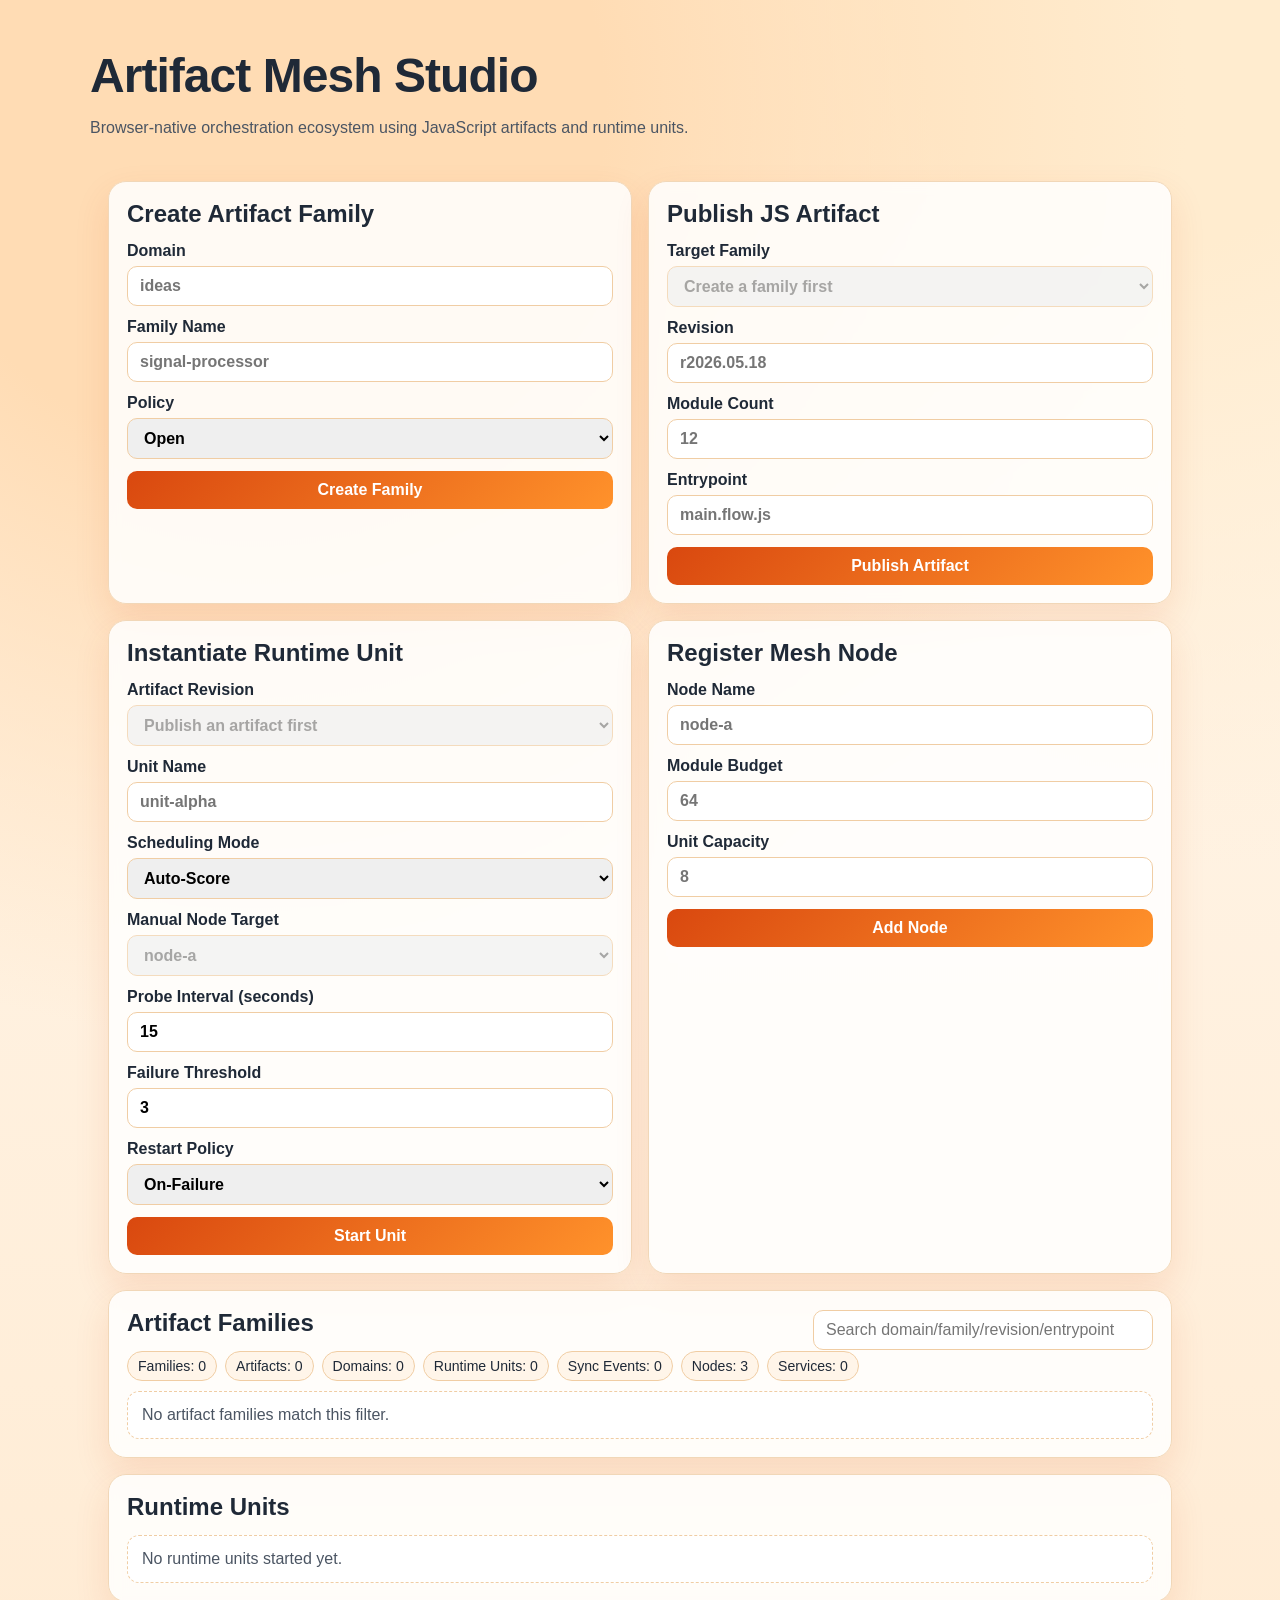
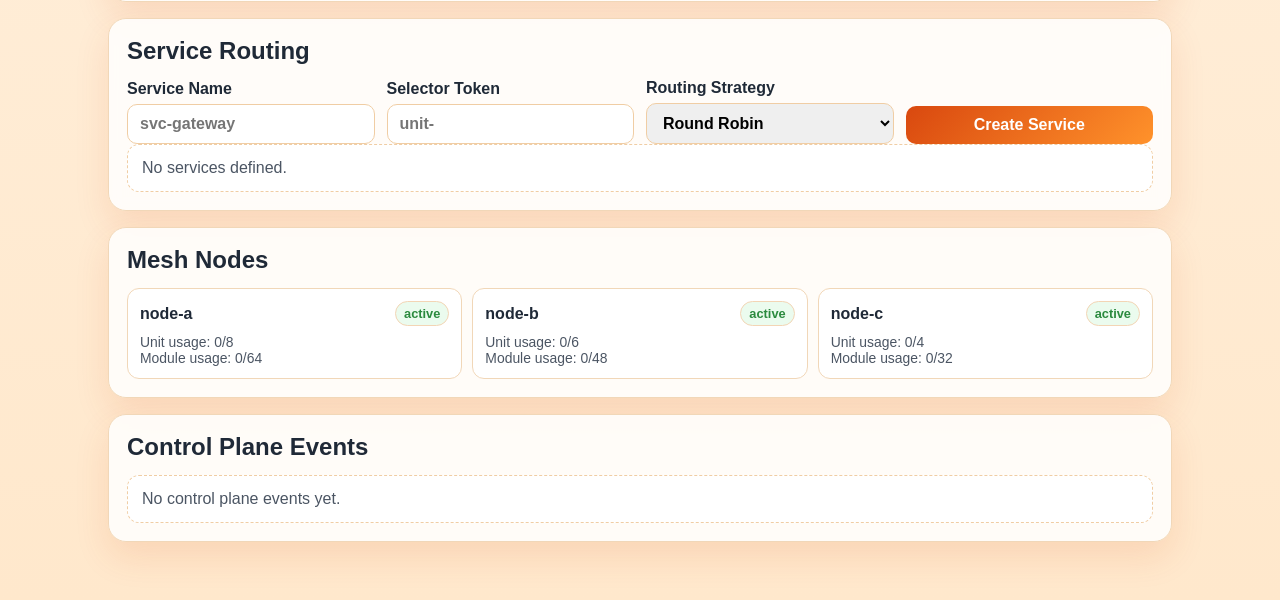
==== specs/004-browser-k8s/app/index.html @ e346b238 "feat: initial implementation of browser-native orchestration ecosystem - Added index.html for the ma" ====
<!DOCTYPE html>
<html lang="en">
<head>
    <meta charset="UTF-8">
    <meta name="viewport" content="width=device-width, initial-scale=1.0">
    <title>Artifact Mesh Studio</title>
    <link rel="stylesheet" href="styles.css">
</head>
<body>
    <header class="hero">
        <div class="hero-inner">
            <h1>Artifact Mesh Studio</h1>
            <p>Browser-native orchestration ecosystem using JavaScript artifacts and runtime units.</p>
        </div>
    </header>

    <main class="layout" id="app-root">
        <section class="panel">
            <h2>Create Artifact Family</h2>
            <form id="family-form" class="stack">
                <label>
                    Domain
                    <input type="text" name="domain" placeholder="ideas" required>
                </label>
                <label>
                    Family Name
                    <input type="text" name="family" placeholder="signal-processor" required>
                </label>
                <label>
                    Policy
                    <select name="policy">
                        <option value="open">Open</option>
                        <option value="restricted">Restricted</option>
                    </select>
                </label>
                <button type="submit">Create Family</button>
            </form>
        </section>

        <section class="panel">
            <h2>Publish JS Artifact</h2>
            <form id="artifact-form" class="stack">
                <label>
                    Target Family
                    <select name="familyTarget" id="family-target" required></select>
                </label>
                <label>
                    Revision
                    <input type="text" name="revision" placeholder="r2026.05.18" required>
                </label>
                <label>
                    Module Count
                    <input type="number" name="moduleCount" placeholder="12" min="1" required>
                </label>
                <label>
                    Entrypoint
                    <input type="text" name="entrypoint" placeholder="main.flow.js" required>
                </label>
                <button type="submit">Publish Artifact</button>
            </form>
        </section>

        <section class="panel">
            <h2>Instantiate Runtime Unit</h2>
            <form id="runtime-form" class="stack">
                <label>
                    Artifact Revision
                    <select name="artifactRef" id="artifact-ref" required></select>
                </label>
                <label>
                    Unit Name
                    <input type="text" name="unitName" placeholder="unit-alpha" required>
                </label>
                <label>
                    Scheduling Mode
                    <select name="scheduleMode" id="schedule-mode">
                        <option value="auto">Auto-Score</option>
                        <option value="manual">Manual Node</option>
                    </select>
                </label>
                <label>
                    Manual Node Target
                    <select name="runtimeNode" id="runtime-node"></select>
                </label>
                <label>
                    Probe Interval (seconds)
                    <input type="number" name="probeInterval" placeholder="15" min="1" value="15" required>
                </label>
                <label>
                    Failure Threshold
                    <input type="number" name="failureThreshold" placeholder="3" min="1" value="3" required>
                </label>
                <label>
                    Restart Policy
                    <select name="restartPolicy">
                        <option value="on-failure">On-Failure</option>
                        <option value="never">Never</option>
                    </select>
                </label>
                <button type="submit">Start Unit</button>
            </form>
        </section>

        <section class="panel">
            <h2>Register Mesh Node</h2>
            <form id="node-form" class="stack">
                <label>
                    Node Name
                    <input type="text" name="nodeName" placeholder="node-a" required>
                </label>
                <label>
                    Module Budget
                    <input type="number" name="moduleBudget" placeholder="64" min="1" required>
                </label>
                <label>
                    Unit Capacity
                    <input type="number" name="unitCapacity" placeholder="8" min="1" required>
                </label>
                <button type="submit">Add Node</button>
            </form>
        </section>

        <section class="panel panel-wide">
            <div class="toolbar">
                <h2>Artifact Families</h2>
                <input type="search" id="search-input" placeholder="Search domain/family/revision/entrypoint">
            </div>
            <div id="mesh-summary" class="summary"></div>
            <div id="mesh-list" class="registry-list"></div>
        </section>

        <section class="panel panel-wide">
            <div class="toolbar">
                <h2>Runtime Units</h2>
            </div>
            <div id="runtime-list" class="registry-list"></div>
        </section>

        <section class="panel panel-wide">
            <div class="toolbar">
                <h2>Service Routing</h2>
            </div>
            <form id="service-form" class="stack service-grid">
                <label>
                    Service Name
                    <input type="text" name="serviceName" placeholder="svc-gateway" required>
                </label>
                <label>
                    Selector Token
                    <input type="text" name="selector" placeholder="unit-" required>
                </label>
                <label>
                    Routing Strategy
                    <select name="strategy">
                        <option value="round-robin">Round Robin</option>
                        <option value="random">Random</option>
                    </select>
                </label>
                <button type="submit">Create Service</button>
            </form>
            <div id="service-list" class="registry-list"></div>
        </section>

        <section class="panel panel-wide">
            <div class="toolbar">
                <h2>Mesh Nodes</h2>
            </div>
            <div id="node-list" class="registry-list"></div>
        </section>

        <section class="panel panel-wide">
            <div class="toolbar">
                <h2>Control Plane Events</h2>
            </div>
            <div id="event-list" class="registry-list"></div>
        </section>
    </main>

    <script src="app.js"></script>
</body>
</html>
---- specs/004-browser-k8s/app/styles.css ----
:root {
    --bg-0: #fff8ef;
    --bg-1: #ffe8cc;
    --ink: #1f2937;
    --ink-dim: #4b5563;
    --accent: #d9480f;
    --accent-2: #ff922b;
    --panel: #ffffffd9;
    --line: #f1d7b8;
    --ok: #2b8a3e;
    --warn: #b45309;
    --shadow: 0 15px 35px rgba(217, 72, 15, 0.12);
}

* {
    box-sizing: border-box;
}

body {
    margin: 0;
    color: var(--ink);
    font-family: "Space Grotesk", "Segoe UI", sans-serif;
    background:
        radial-gradient(circle at 20% 5%, #ffdcb4 0 15%, transparent 40%),
        radial-gradient(circle at 90% 0%, #ffeccf 0 10%, transparent 35%),
        linear-gradient(180deg, var(--bg-0), var(--bg-1));
    min-height: 100vh;
}

.hero {
    padding: 48px 20px 10px;
    animation: riseIn 0.6s ease;
}

.hero-inner {
    max-width: 1100px;
    margin: 0 auto;
}

h1 {
    margin: 0;
    font-size: clamp(1.9rem, 4vw, 3rem);
    letter-spacing: -0.02em;
}

h2 {
    margin-top: 0;
    margin-bottom: 14px;
}

p {
    color: var(--ink-dim);
}

.layout {
    max-width: 1100px;
    margin: 0 auto 40px;
    padding: 18px;
    display: grid;
    gap: 16px;
    grid-template-columns: 1fr 1fr;
}

.panel {
    border: 1px solid var(--line);
    border-radius: 18px;
    padding: 18px;
    background: var(--panel);
    box-shadow: var(--shadow);
    backdrop-filter: blur(6px);
    animation: riseIn 0.45s ease;
}

.panel-wide {
    grid-column: 1 / -1;
}

.stack {
    display: grid;
    gap: 12px;
}

label {
    display: grid;
    gap: 6px;
    font-weight: 600;
    color: var(--ink);
}

input,
select,
button {
    border-radius: 10px;
    border: 1px solid #f0cda4;
    font: inherit;
    padding: 10px 12px;
}

input:focus,
select:focus {
    border-color: var(--accent-2);
    outline: 2px solid #ffedd5;
}

button {
    border: none;
    background: linear-gradient(135deg, var(--accent), var(--accent-2));
    color: #fff;
    font-weight: 700;
    cursor: pointer;
    transition: transform 0.2s ease, box-shadow 0.2s ease;
}

button:hover {
    transform: translateY(-1px);
    box-shadow: 0 10px 20px rgba(217, 72, 15, 0.25);
}

.toolbar {
    display: flex;
    align-items: center;
    justify-content: space-between;
    gap: 12px;
    flex-wrap: wrap;
}

.toolbar input {
    width: min(340px, 100%);
}

.summary {
    display: flex;
    flex-wrap: wrap;
    gap: 8px;
    margin-bottom: 10px;
}

.chip {
    border: 1px solid #f0cda4;
    background: #fff5e9;
    padding: 6px 10px;
    border-radius: 999px;
    font-size: 0.88rem;
}

.registry-list {
    display: grid;
    gap: 10px;
}

.repo-card {
    border: 1px solid var(--line);
    border-radius: 12px;
    background: #fff;
    padding: 12px;
}

.repo-title {
    display: flex;
    gap: 8px;
    align-items: center;
    justify-content: space-between;
    margin-bottom: 8px;
}

.repo-fullname {
    font-weight: 700;
}

.visibility {
    font-size: 0.8rem;
    font-weight: 700;
    border-radius: 999px;
    padding: 4px 8px;
    border: 1px solid #f3d5b5;
}

.visibility.public {
    color: var(--ok);
    background: #ebfbee;
}

.visibility.private {
    color: var(--warn);
    background: #fff3bf;
}

.tag-list {
    display: flex;
    flex-direction: column;
    gap: 6px;
    margin-bottom: 8px;
}

.tag-row {
    display: flex;
    justify-content: space-between;
    align-items: center;
    gap: 8px;
}

.tag {
    border: 1px solid #f8d4ab;
    border-radius: 999px;
    padding: 4px 9px;
    background: #fff9f0;
    font-size: 0.82rem;
}

.pull-btn {
    border: 1px solid #ffd8a8;
    background: #fff4e6;
    color: #7c2d12;
    border-radius: 999px;
    font-size: 0.78rem;
    padding: 4px 10px;
}

.pull-btn:hover {
    box-shadow: none;
    transform: none;
    background: #ffe8cc;
}

.pull-history {
    margin-bottom: 8px;
}

.hero p {
    max-width: 760px;
}

.meta {
    color: var(--ink-dim);
    font-size: 0.87rem;
}

.service-grid {
    grid-template-columns: repeat(auto-fit, minmax(220px, 1fr));
    align-items: end;
}

#node-list {
    grid-template-columns: repeat(auto-fit, minmax(220px, 1fr));
}

.event-card.warn {
    border-color: #f8d4ab;
}

.event-card.error {
    border-color: #fecaca;
    background: #fff7f7;
}

.empty {
    border: 1px dashed #f0cda4;
    border-radius: 12px;
    padding: 14px;
    color: var(--ink-dim);
    background: #fff;
}

@keyframes riseIn {
    from {
        opacity: 0;
        transform: translateY(8px);
    }
    to {
        opacity: 1;
        transform: translateY(0);
    }
}

@media (max-width: 900px) {
    .layout {
        grid-template-columns: 1fr;
    }
}
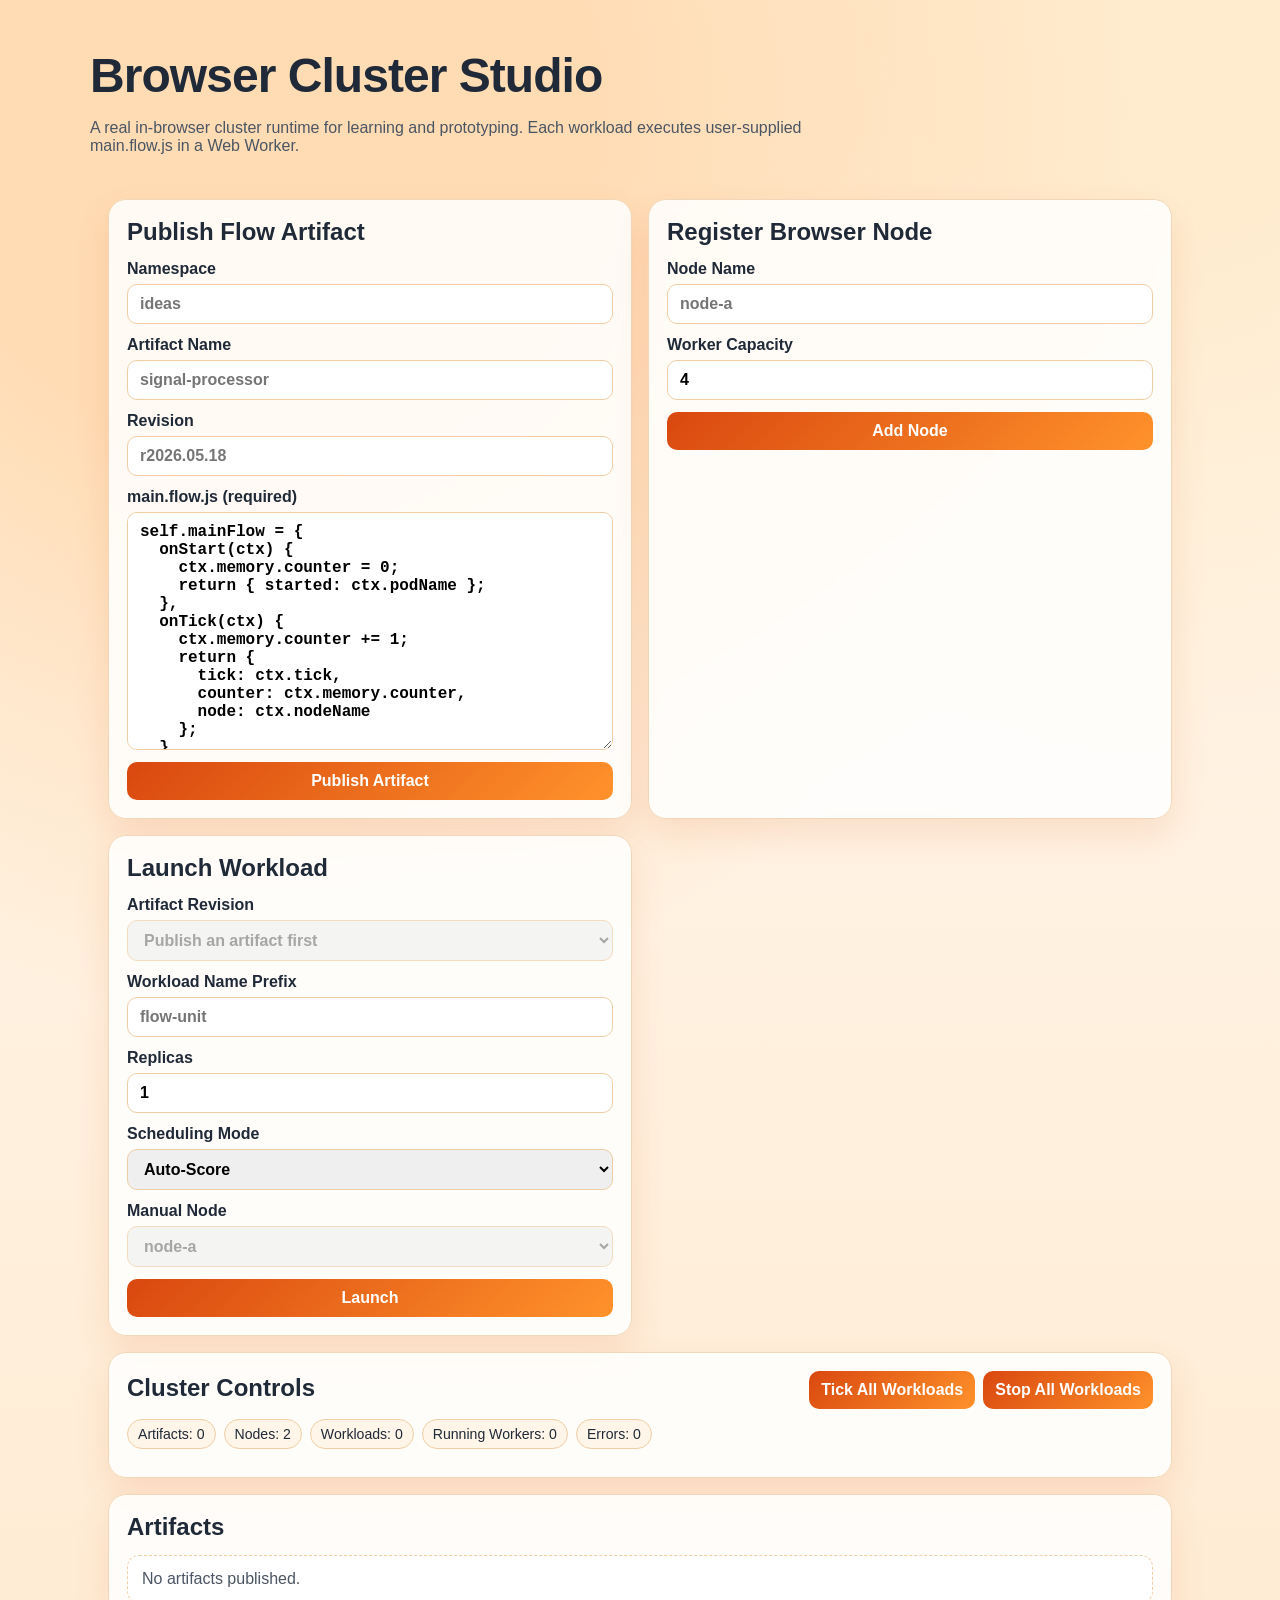
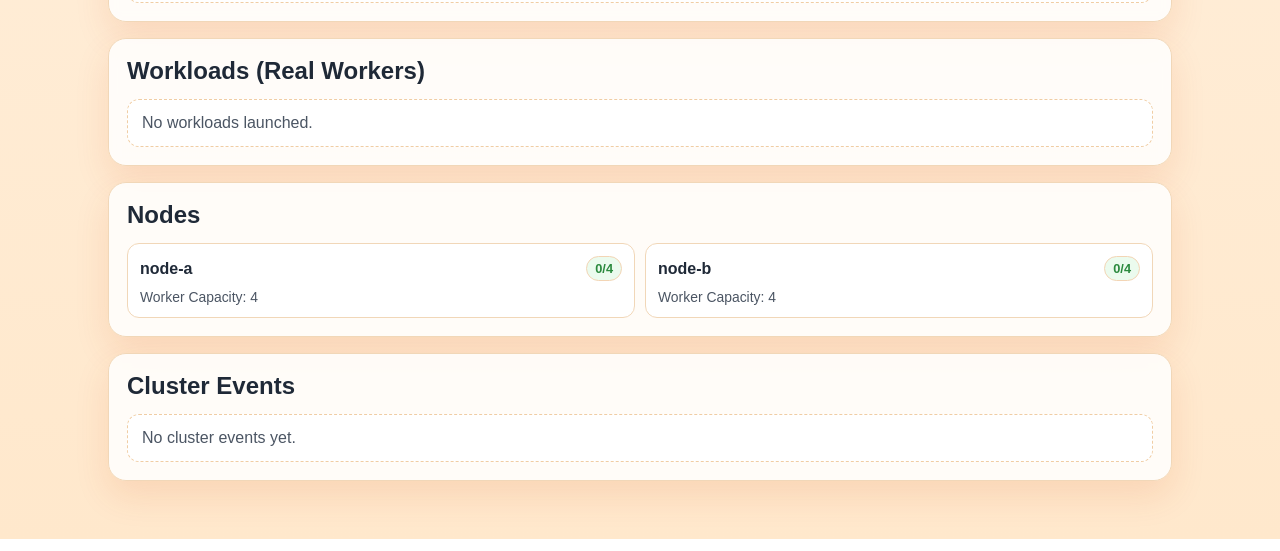
==== commit d90ec372: "refactor: rename and restructure browser cluster studio UI - Updated title and header to reflect "Br" ====
--- a/specs/004-browser-k8s/app/index.html
+++ b/specs/004-browser-k8s/app/index.html
@@ -3,73 +3,86 @@
 <head>
     <meta charset="UTF-8">
     <meta name="viewport" content="width=device-width, initial-scale=1.0">
-    <title>Artifact Mesh Studio</title>
+    <title>Browser Cluster Studio</title>
     <link rel="stylesheet" href="styles.css">
 </head>
 <body>
     <header class="hero">
         <div class="hero-inner">
-            <h1>Artifact Mesh Studio</h1>
-            <p>Browser-native orchestration ecosystem using JavaScript artifacts and runtime units.</p>
+            <h1>Browser Cluster Studio</h1>
+            <p>A real in-browser cluster runtime for learning and prototyping. Each workload executes user-supplied main.flow.js in a Web Worker.</p>
         </div>
     </header>
 
     <main class="layout" id="app-root">
         <section class="panel">
-            <h2>Create Artifact Family</h2>
-            <form id="family-form" class="stack">
+            <h2>Publish Flow Artifact</h2>
+            <form id="artifact-form" class="stack">
                 <label>
-                    Domain
-                    <input type="text" name="domain" placeholder="ideas" required>
+                    Namespace
+                    <input type="text" name="namespace" placeholder="ideas" required>
                 </label>
                 <label>
-                    Family Name
-                    <input type="text" name="family" placeholder="signal-processor" required>
-                </label>
-                <label>
-                    Policy
-                    <select name="policy">
-                        <option value="open">Open</option>
-                        <option value="restricted">Restricted</option>
-                    </select>
-                </label>
-                <button type="submit">Create Family</button>
-            </form>
-        </section>
-
-        <section class="panel">
-            <h2>Publish JS Artifact</h2>
-            <form id="artifact-form" class="stack">
-                <label>
-                    Target Family
-                    <select name="familyTarget" id="family-target" required></select>
+                    Artifact Name
+                    <input type="text" name="artifactName" placeholder="signal-processor" required>
                 </label>
                 <label>
                     Revision
                     <input type="text" name="revision" placeholder="r2026.05.18" required>
                 </label>
                 <label>
-                    Module Count
-                    <input type="number" name="moduleCount" placeholder="12" min="1" required>
-                </label>
-                <label>
-                    Entrypoint
-                    <input type="text" name="entrypoint" placeholder="main.flow.js" required>
+                    main.flow.js (required)
+                    <textarea name="mainFlowSource" rows="12" spellcheck="false" required>self.mainFlow = {
+  onStart(ctx) {
+    ctx.memory.counter = 0;
+    return { started: ctx.podName };
+  },
+  onTick(ctx) {
+    ctx.memory.counter += 1;
+    return {
+      tick: ctx.tick,
+      counter: ctx.memory.counter,
+      node: ctx.nodeName
+    };
+  },
+  onStop(ctx) {
+    return { stoppedAtTick: ctx.tick };
+  }
+};</textarea>
                 </label>
                 <button type="submit">Publish Artifact</button>
             </form>
         </section>
 
         <section class="panel">
-            <h2>Instantiate Runtime Unit</h2>
-            <form id="runtime-form" class="stack">
+            <h2>Register Browser Node</h2>
+            <form id="node-form" class="stack">
+                <label>
+                    Node Name
+                    <input type="text" name="nodeName" placeholder="node-a" required>
+                </label>
+                <label>
+                    Worker Capacity
+                    <input type="number" name="workerCapacity" min="1" value="4" required>
+                </label>
+                <button type="submit">Add Node</button>
+            </form>
+        </section>
+
+        <section class="panel">
+            <h2>Launch Workload</h2>
+            <form id="workload-form" class="stack">
                 <label>
                     Artifact Revision
                     <select name="artifactRef" id="artifact-ref" required></select>
                 </label>
                 <label>
-                    Unit Name
-                    <input type="text" name="unitName" placeholder="unit-alpha" required>
+                    Workload Name Prefix
+                    <input type="text" name="prefix" placeholder="flow-unit" required>
+                </label>
+                <label>
+                    Replicas
+                    <input type="number" name="replicas" min="1" value="1" required>
                 </label>
                 <label>
                     Scheduling Mode
@@ -79,98 +92,48 @@
                     </select>
                 </label>
                 <label>
-                    Manual Node Target
-                    <select name="runtimeNode" id="runtime-node"></select>
+                    Manual Node
+                    <select name="manualNode" id="manual-node"></select>
                 </label>
-                <label>
-                    Probe Interval (seconds)
-                    <input type="number" name="probeInterval" placeholder="15" min="1" value="15" required>
-                </label>
-                <label>
-                    Failure Threshold
-                    <input type="number" name="failureThreshold" placeholder="3" min="1" value="3" required>
-                </label>
-                <label>
-                    Restart Policy
-                    <select name="restartPolicy">
-                        <option value="on-failure">On-Failure</option>
-                        <option value="never">Never</option>
-                    </select>
-                </label>
-                <button type="submit">Start Unit</button>
-            </form>
-        </section>
-
-        <section class="panel">
-            <h2>Register Mesh Node</h2>
-            <form id="node-form" class="stack">
-                <label>
-                    Node Name
-                    <input type="text" name="nodeName" placeholder="node-a" required>
-                </label>
-                <label>
-                    Module Budget
-                    <input type="number" name="moduleBudget" placeholder="64" min="1" required>
-                </label>
-                <label>
-                    Unit Capacity
-                    <input type="number" name="unitCapacity" placeholder="8" min="1" required>
-                </label>
-                <button type="submit">Add Node</button>
+                <button type="submit">Launch</button>
             </form>
         </section>
 
         <section class="panel panel-wide">
             <div class="toolbar">
-                <h2>Artifact Families</h2>
-                <input type="search" id="search-input" placeholder="Search domain/family/revision/entrypoint">
+                <h2>Cluster Controls</h2>
+                <div class="summary">
+                    <button id="tick-all" type="button">Tick All Workloads</button>
+                    <button id="stop-all" type="button">Stop All Workloads</button>
+                </div>
             </div>
-            <div id="mesh-summary" class="summary"></div>
-            <div id="mesh-list" class="registry-list"></div>
+            <div id="cluster-summary" class="summary"></div>
         </section>
 
         <section class="panel panel-wide">
             <div class="toolbar">
-                <h2>Runtime Units</h2>
+                <h2>Artifacts</h2>
             </div>
-            <div id="runtime-list" class="registry-list"></div>
+            <div id="artifact-list" class="registry-list"></div>
         </section>
 
         <section class="panel panel-wide">
             <div class="toolbar">
-                <h2>Service Routing</h2>
+                <h2>Workloads (Real Workers)</h2>
             </div>
-            <form id="service-form" class="stack service-grid">
-                <label>
-                    Service Name
-                    <input type="text" name="serviceName" placeholder="svc-gateway" required>
-                </label>
-                <label>
-                    Selector Token
-                    <input type="text" name="selector" placeholder="unit-" required>
-                </label>
-                <label>
-                    Routing Strategy
-                    <select name="strategy">
-                        <option value="round-robin">Round Robin</option>
-                        <option value="random">Random</option>
-                    </select>
-                </label>
-                <button type="submit">Create Service</button>
-            </form>
-            <div id="service-list" class="registry-list"></div>
+            <div id="workload-list" class="registry-list"></div>
         </section>
 
         <section class="panel panel-wide">
             <div class="toolbar">
-                <h2>Mesh Nodes</h2>
+                <h2>Nodes</h2>
             </div>
             <div id="node-list" class="registry-list"></div>
         </section>
 
         <section class="panel panel-wide">
             <div class="toolbar">
-                <h2>Control Plane Events</h2>
+                <h2>Cluster Events</h2>
             </div>
             <div id="event-list" class="registry-list"></div>
         </section>
--- a/specs/004-browser-k8s/app/styles.css
+++ b/specs/004-browser-k8s/app/styles.css
@@ -88,6 +88,7 @@
 }
 
 input,
+textarea,
 select,
 button {
     border-radius: 10px;
@@ -97,6 +98,7 @@
 }
 
 input:focus,
+textarea:focus,
 select:focus {
     border-color: var(--accent-2);
     outline: 2px solid #ffedd5;
@@ -116,6 +118,13 @@
     box-shadow: 0 10px 20px rgba(217, 72, 15, 0.25);
 }
 
+button:disabled {
+    opacity: 0.55;
+    cursor: not-allowed;
+    box-shadow: none;
+    transform: none;
+}
+
 .toolbar {
     display: flex;
     align-items: center;
@@ -240,6 +249,16 @@
     align-items: end;
 }
 
+textarea {
+    resize: vertical;
+    min-height: 170px;
+    font-family: "JetBrains Mono", "Fira Code", monospace;
+}
+
+#deployment-list {
+    grid-template-columns: repeat(auto-fit, minmax(250px, 1fr));
+}
+
 #node-list {
     grid-template-columns: repeat(auto-fit, minmax(220px, 1fr));
 }
@@ -251,6 +270,12 @@
 .event-card.error {
     border-color: #fecaca;
     background: #fff7f7;
+}
+
+#workload-list,
+#node-list,
+#artifact-list {
+    grid-template-columns: repeat(auto-fit, minmax(250px, 1fr));
 }
 
 .empty {
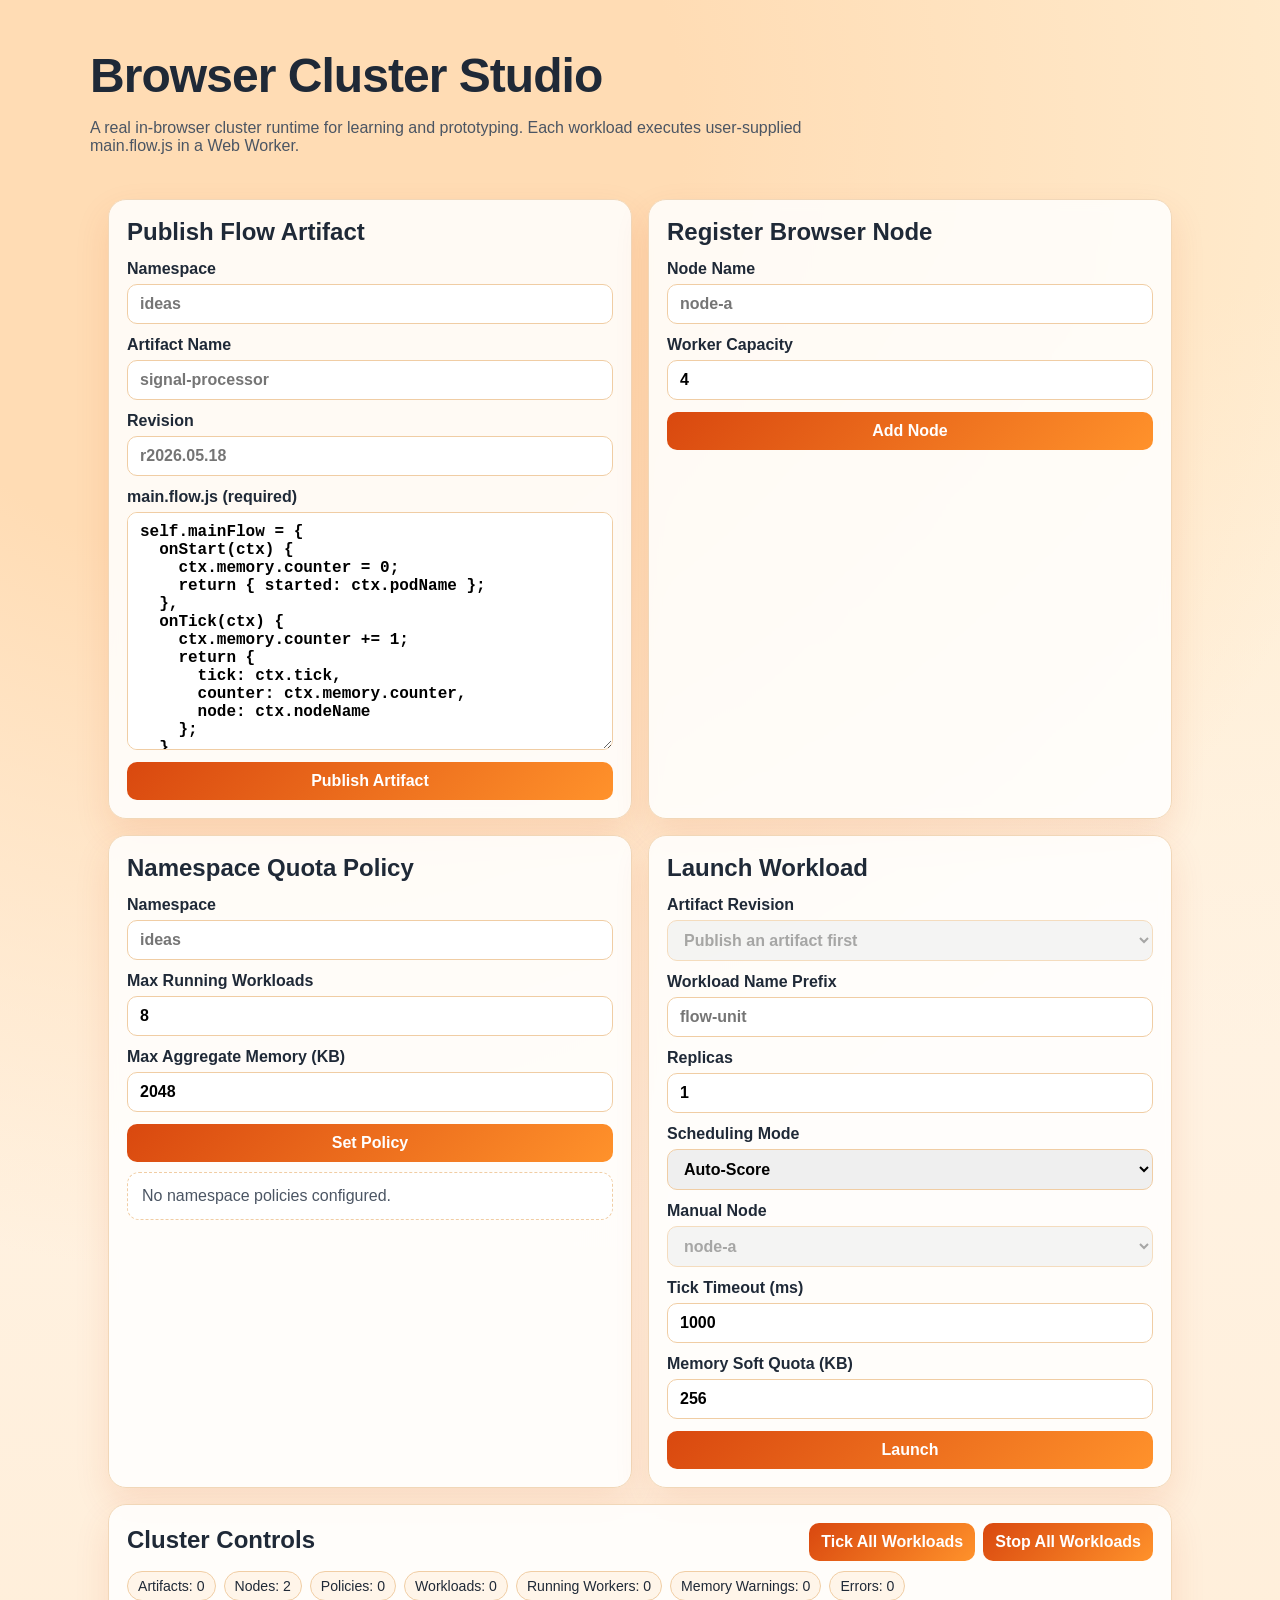
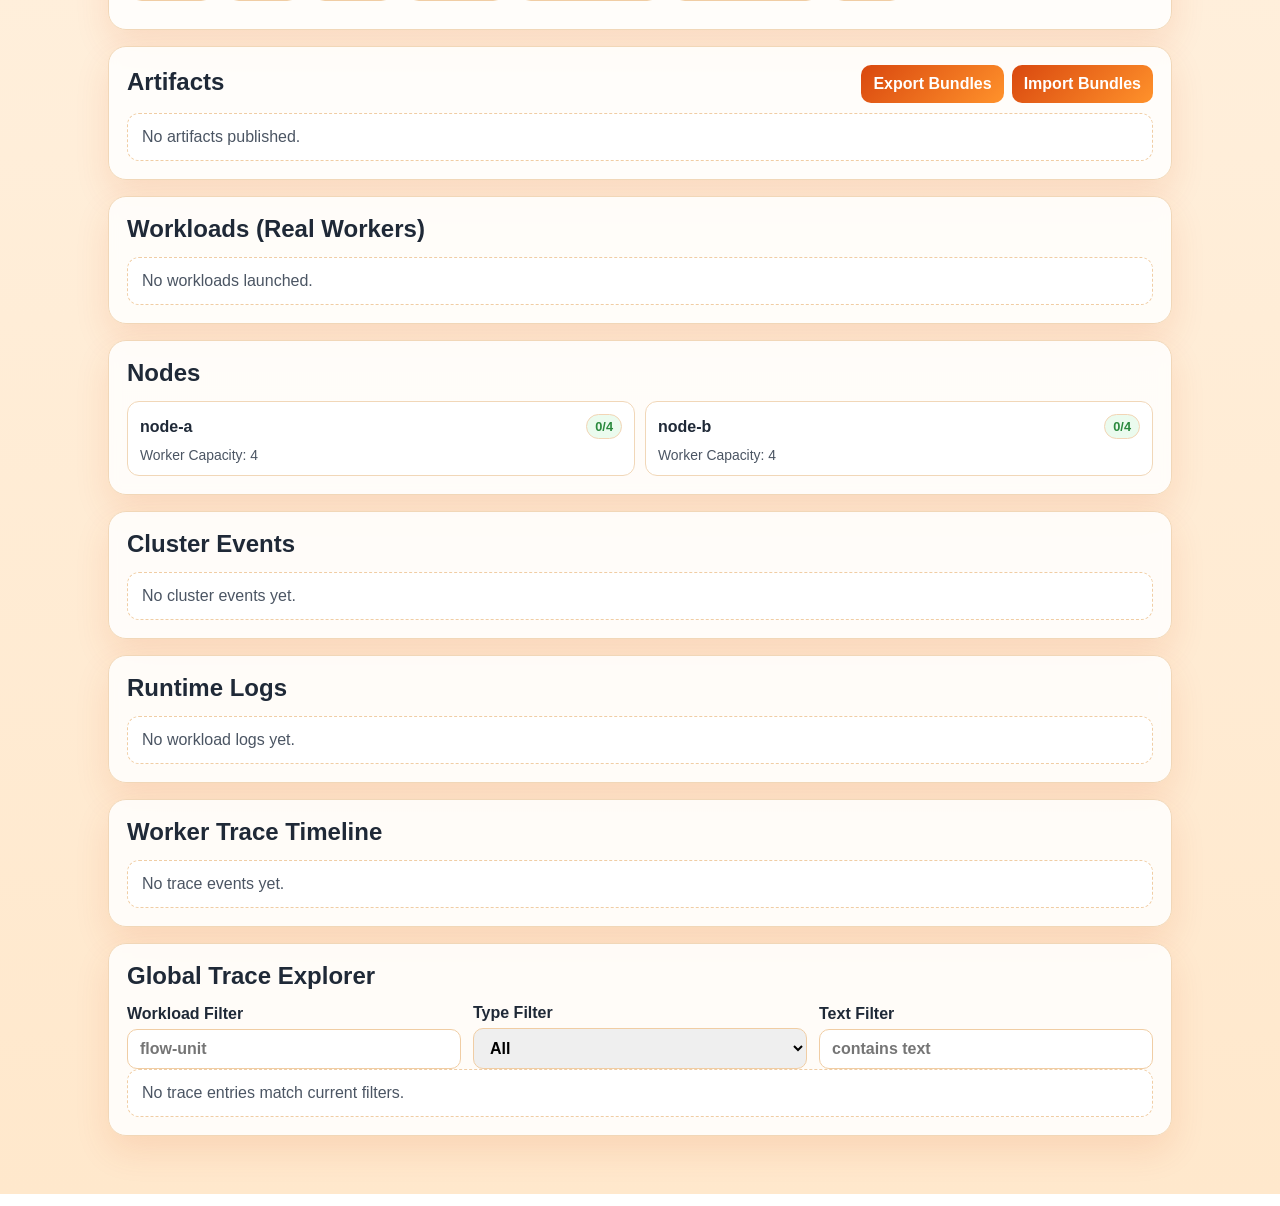
==== commit 37258efe: "feat: implement namespace policy management and enhance workload logging and tracing" ====
--- a/specs/004-browser-k8s/app/index.html
+++ b/specs/004-browser-k8s/app/index.html
@@ -70,6 +70,26 @@
         </section>
 
         <section class="panel">
+            <h2>Namespace Quota Policy</h2>
+            <form id="policy-form" class="stack">
+                <label>
+                    Namespace
+                    <input type="text" name="namespace" placeholder="ideas" required>
+                </label>
+                <label>
+                    Max Running Workloads
+                    <input type="number" name="maxWorkers" min="1" value="8" required>
+                </label>
+                <label>
+                    Max Aggregate Memory (KB)
+                    <input type="number" name="maxMemoryKb" min="64" value="2048" required>
+                </label>
+                <button type="submit">Set Policy</button>
+            </form>
+            <div id="namespace-policy-list" class="registry-list"></div>
+        </section>
+
+        <section class="panel">
             <h2>Launch Workload</h2>
             <form id="workload-form" class="stack">
                 <label>
@@ -95,6 +115,14 @@
                     Manual Node
                     <select name="manualNode" id="manual-node"></select>
                 </label>
+                <label>
+                    Tick Timeout (ms)
+                    <input type="number" name="tickTimeoutMs" min="50" value="1000" required>
+                </label>
+                <label>
+                    Memory Soft Quota (KB)
+                    <input type="number" name="memorySoftQuotaKb" min="16" value="256" required>
+                </label>
                 <button type="submit">Launch</button>
             </form>
         </section>
@@ -113,6 +141,11 @@
         <section class="panel panel-wide">
             <div class="toolbar">
                 <h2>Artifacts</h2>
+                <div class="summary">
+                    <button id="export-artifacts" type="button">Export Bundles</button>
+                    <button id="import-artifacts" type="button">Import Bundles</button>
+                    <input id="artifact-import-file" type="file" accept="application/json" hidden>
+                </div>
             </div>
             <div id="artifact-list" class="registry-list"></div>
         </section>
@@ -136,6 +169,50 @@
                 <h2>Cluster Events</h2>
             </div>
             <div id="event-list" class="registry-list"></div>
+        </section>
+
+        <section class="panel panel-wide">
+            <div class="toolbar">
+                <h2>Runtime Logs</h2>
+            </div>
+            <div id="log-list" class="registry-list"></div>
+        </section>
+
+        <section class="panel panel-wide">
+            <div class="toolbar">
+                <h2>Worker Trace Timeline</h2>
+            </div>
+            <div id="trace-list" class="registry-list"></div>
+        </section>
+
+        <section class="panel panel-wide">
+            <div class="toolbar">
+                <h2>Global Trace Explorer</h2>
+            </div>
+            <form id="trace-filter-form" class="stack service-grid">
+                <label>
+                    Workload Filter
+                    <input type="text" id="trace-filter-workload" placeholder="flow-unit">
+                </label>
+                <label>
+                    Type Filter
+                    <select id="trace-filter-type">
+                        <option value="">All</option>
+                        <option value="schedule">schedule</option>
+                        <option value="start">start</option>
+                        <option value="tick">tick</option>
+                        <option value="memoryWarn">memoryWarn</option>
+                        <option value="memoryRecover">memoryRecover</option>
+                        <option value="stop">stop</option>
+                        <option value="error">error</option>
+                    </select>
+                </label>
+                <label>
+                    Text Filter
+                    <input type="text" id="trace-filter-text" placeholder="contains text">
+                </label>
+            </form>
+            <div id="global-trace-list" class="registry-list"></div>
         </section>
     </main>
 
--- a/specs/004-browser-k8s/app/styles.css
+++ b/specs/004-browser-k8s/app/styles.css
@@ -278,6 +278,38 @@
     grid-template-columns: repeat(auto-fit, minmax(250px, 1fr));
 }
 
+#log-list {
+    grid-template-columns: 1fr;
+}
+
+#trace-list {
+    grid-template-columns: 1fr;
+}
+
+#namespace-policy-list {
+    margin-top: 10px;
+    grid-template-columns: 1fr;
+}
+
+#global-trace-list {
+    grid-template-columns: 1fr;
+}
+
+.log-block {
+    margin: 0;
+    padding: 10px;
+    border-radius: 10px;
+    border: 1px solid #f1d7b8;
+    background: #fffaf3;
+    font-family: "JetBrains Mono", "Fira Code", monospace;
+    font-size: 0.8rem;
+    white-space: pre-wrap;
+}
+
+.trace-line {
+    margin: 4px 0;
+}
+
 .empty {
     border: 1px dashed #f0cda4;
     border-radius: 12px;
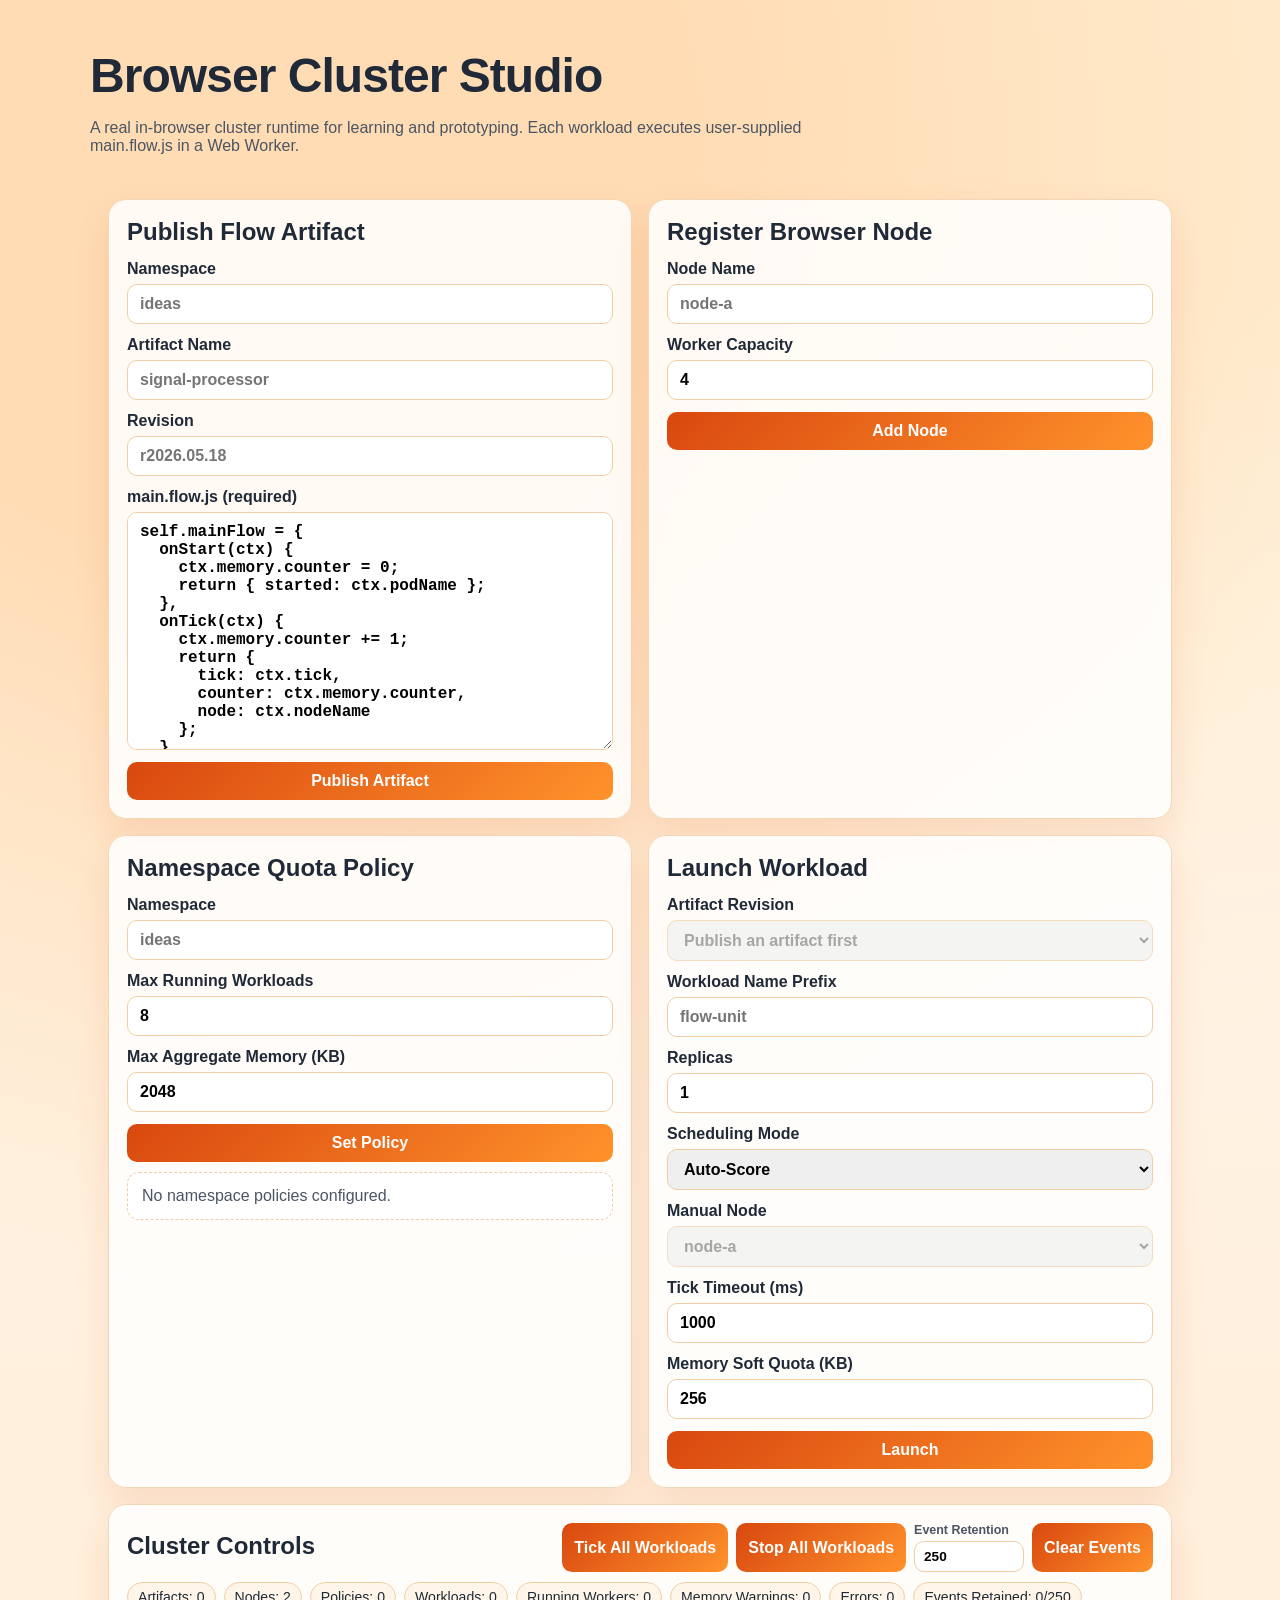
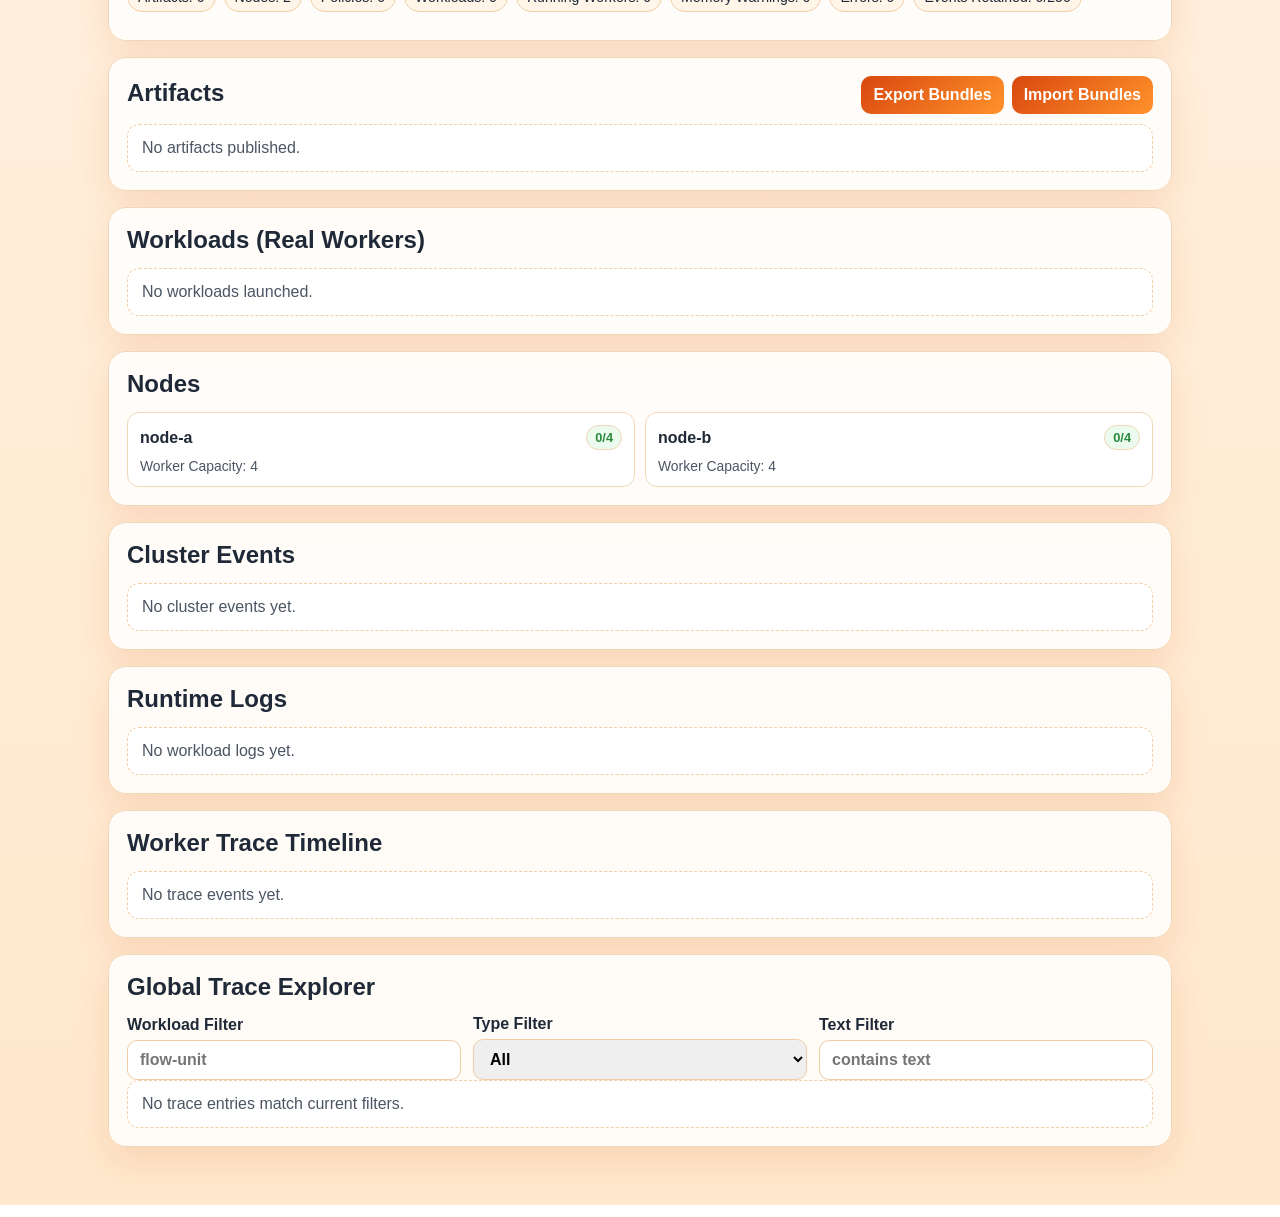
==== commit 1e899e78: "feat: add event retention configuration and clear events functionality" ====
--- a/specs/004-browser-k8s/app/index.html
+++ b/specs/004-browser-k8s/app/index.html
@@ -133,6 +133,11 @@
                 <div class="summary">
                     <button id="tick-all" type="button">Tick All Workloads</button>
                     <button id="stop-all" type="button">Stop All Workloads</button>
+                    <label class="inline-control" for="events-retention">
+                        Event Retention
+                        <input id="events-retention" type="number" min="50" max="2000" step="50" value="250">
+                    </label>
+                    <button id="clear-events" type="button">Clear Events</button>
                 </div>
             </div>
             <div id="cluster-summary" class="summary"></div>
--- a/specs/004-browser-k8s/app/styles.css
+++ b/specs/004-browser-k8s/app/styles.css
@@ -144,6 +144,20 @@
     margin-bottom: 10px;
 }
 
+.inline-control {
+    display: inline-grid;
+    gap: 4px;
+    font-size: 0.78rem;
+    color: var(--ink-dim);
+    font-weight: 700;
+}
+
+.inline-control input {
+    width: 110px;
+    padding: 7px 9px;
+    font-size: 0.85rem;
+}
+
 .chip {
     border: 1px solid #f0cda4;
     background: #fff5e9;
